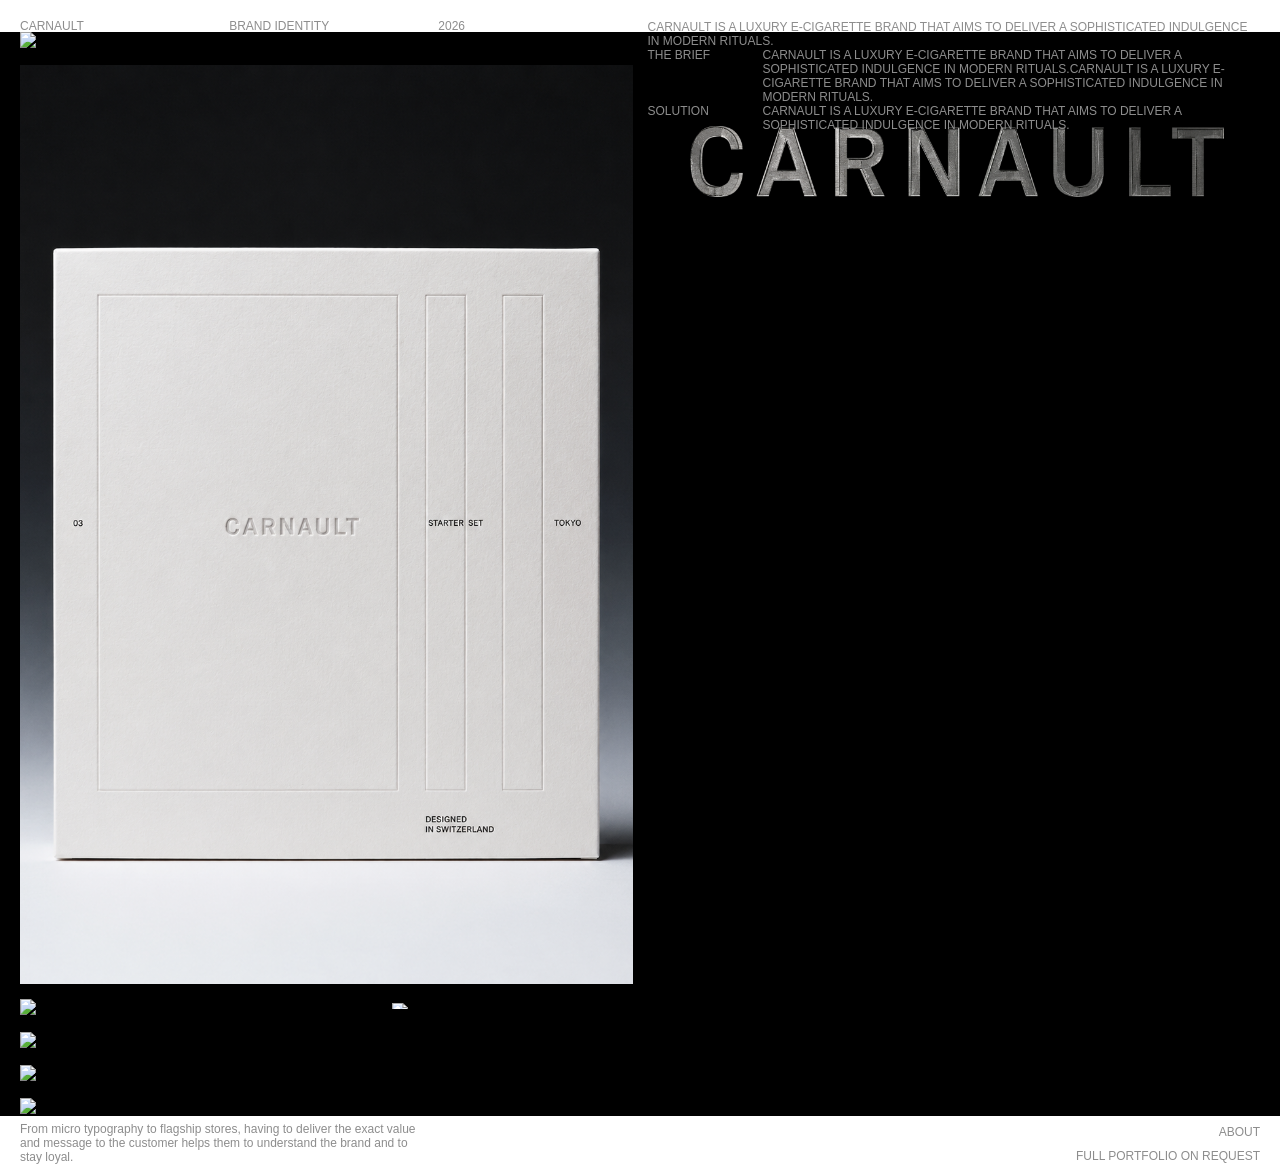
==== projects/aha/index.html @ 49365eb7 "Update site" ====
<!doctype html>
<html lang="en">
<head>
  <meta charset="UTF-8" />
  <meta name="viewport" content="width=device-width, initial-scale=1" />
  <title>Carnault — Brand Identity — 01 Studio</title>

  <link rel="stylesheet" href="/styles/site.css" />
  <link rel="stylesheet" href="/styles/project.css" />
</head>
<body>
  <main class="project" id="project"></main>

  <script src="/scripts/project.js"></script>
  <script>
    renderProject({
      name: "Carnault",
      category: "Brand Identity",
      year: "2026",

      info: {
    intro:
        "CARNAULT is a Luxury E-cigarette brand that aims to deliver a sophisticated indulgence in modern rituals.",

    sections: [
        {
            label: "The Brief",
            text: "CARNAULT is a Luxury E-cigarette brand that aims to deliver a sophisticated indulgence in modern rituals.CARNAULT is a Luxury E-cigarette brand that aims to deliver a sophisticated indulgence in modern rituals."
        },
        {
            label: "Solution",
            text: "CARNAULT is a Luxury E-cigarette brand that aims to deliver a sophisticated indulgence in modern rituals."
        }
    ]
},

      // Every block is just a grid span now (4 / 6 / 12) — no exact
      // px positions. Replace every src with the real assets.
      blocks: [
        { type: "video", span: 12, src: "/assets/carnault/carnault-3d-artwork.webp", alt: "Carnault — product hero" },

        // two span-6 blocks in a row = a side-by-side pair
        { type: "image", span: 6, src: "/assets/carnault/package.png", alt: "Carnault starter set poster" },
        { type: "image", span: 6, src: "/assets/carnault/logo.png", alt: "Carnault wordmark" },

        // room/monitor photo with the screen content composited on top —
        // left/top/width/height are now % of this block, not raw px
        {
          type: "composite",
          span: 12,
          base: { src: "/assets/carnault/place-holder.png", alt: "Carnault website mockup on a monitor" },
          overlay: {
            src: "/assets/carnault/place-holder.png",
            alt: "Carnault website detail",
            left: 30, top: 22, width: 43, height: 34
          }
        },

        { type: "image", span: 12, src: "/assets/carnault/door.png", alt: "Carnault business card mockup" },
        { type: "image", span: 12, src: "/assets/carnault/place-holder.png", alt: "Carnault NFC sign mockup" },
        { type: "image", span: 12, src: "/assets/carnault/place-holder.png", alt: "Carnault brand guidelines book, isometric mockup" }
      ],

      footerNote: "From micro typography to flagship stores, having to deliver the exact value and message to the customer helps them to understand the brand and to stay loyal.",
      footerLinks: [
        { label: "About", href: "/#about" },
        { label: "Full portfolio on request", href: "mailto:hello@01studio.com" }
      ]
    });
  </script>
</body>
</html>
---- styles/site.css ----
/* ============================================================
   site.css — shared across index.html (home) and every project page.
   Fonts, color tokens, the fixed "0/1" logo, and the global footer
   nav (About / Index) all live here so they only need to be
   defined once and stay identical everywhere.
   ============================================================ */

/* ---- fonts --------------------------------------------------
   These are the three families used across the Figma file:
   Ufficio Mono, PP Neue Montreal Mono, Basel Grotesk Trial.
   They're commercial/custom fonts — not on Google Fonts — so you
   need to drop the licensed .woff2 files in /assets/fonts and
   point these src paths at them. Until then the fallback stacks
   keep everything readable. */
@font-face {
  font-family: "Ufficio Mono";
  src: url("../assets/fonts/UfficioMono-Medium.woff2") format("woff2");
  font-weight: 500;
  font-display: swap;
}

@font-face {
  font-family: "PP Neue Montreal Mono";
  src: url("../assets/fonts/PPNeueMontrealMono-Medium.woff2") format("woff2");
  font-weight: 500;
  font-display: swap;
}

@font-face {
  font-family: "Basel Grotesk Trial";
  src: url("../assets/fonts/BaselGroteskTrial-Book.woff2") format("woff2");
  font-weight: 485;
  font-display: swap;
}

:root {
  --font-mono: "Ufficio Mono", "PP Neue Montreal Mono", "Courier New", monospace;
  --font-body: "Basel Grotesk Trial", Arial, sans-serif;

  --ink: #000000;
  --ink-muted: #8d8d8d;
  --paper: #ffffff;
  --module-bg: #f9f9f9;

  --duration: 520ms;
  --ease: cubic-bezier(0.76, 0, 0.24, 1);

  --logo-left: 713px;
  --logo-top: 505px;
}

* {
  box-sizing: border-box;
}

html {
  -webkit-font-smoothing: antialiased;
}

body {
  margin: 0;
  color: var(--ink);
  background: var(--paper);
  font-family: var(--font-body);
}

a {
  color: inherit;
}

/* ---- fixed logo -----------------------------------------------
   Identical position/behaviour on every page — stays pinned to
   the viewport (not the scrolling page), matching the home page. */
.site-logo {
  position: fixed;
  left: var(--logo-left);
  top: var(--logo-top);
  z-index: 50;
  width: 15px;
  margin: 0;
  font-family: var(--font-mono);
  font-size: 12px;
  line-height: 1;
  font-weight: 500;
  text-align: center;
  pointer-events: none;
  color: var(--ink);
  mix-blend-mode: difference;
  filter: invert(1);
}

/* ---- global footer nav -----------------------------------------
   The same About/Index pair (plus a one-line tagline) shown at the
   bottom of the home page and every project page. */
.site-footer {
  position: fixed;
  left: 0;
  right: 0;
  bottom: 0;
  z-index: 40;
  display: flex;
  align-items: flex-end;
  justify-content: space-between;
  gap: 24px;
  padding: 0 20px 10px;
  pointer-events: none;
}

.site-footer__tagline {
  max-width: 347px;
  margin: 0;
  font-family: var(--font-body);
  font-weight: 485;
  font-size: 12px;
  line-height: 14px;
  color: var(--ink-muted);
  pointer-events: auto;
}

.site-footer__nav {
  display: flex;
  gap: 353px; /* matches the About(492) / Index(845) spacing from the spec */
  list-style: none;
  margin: 0;
  padding: 0;
}

.site-footer__nav a {
  font-family: var(--font-mono);
  font-weight: 500;
  font-size: 12px;
  line-height: 14px;
  text-transform: uppercase;
  text-decoration: none;
  pointer-events: auto;
}

.site-footer__nav a:hover {
  text-decoration: underline;
}

@media (max-width: 900px) {
  .site-footer {
    flex-direction: column;
    align-items: flex-start;
    gap: 10px;
  }
  .site-footer__nav {
    gap: 32px;
  }
}
---- styles/project.css ----
/* ============================================================
   project.css — real 12-column grid (margin 20, gap 15), a fixed
   header pinned to the top of the viewport, and a fixed centered
   "0/1" logo. No exact pixel positions anywhere — every image is
   just a grid-column span of 4, 6, or 12.
   ============================================================ */

:root {
  --grid-margin: 20px;
  --grid-gap: 15px;
}

.project {
  position: relative;
  min-height: 100vh;
  background: #fff;
}

/* ---- shared 12-column grid ---------------------------------------- */
.grid-12 {
  display: grid;
  grid-template-columns: repeat(12, 1fr);
  gap: var(--grid-gap);
  width: 100%;
  padding: 0 var(--grid-margin);
}

/* ---- fixed header: project name / category / brief+solution -------
   Pinned to the top of the viewport (not the scrolling page), and
   internally aligned to the same 12-column grid as the gallery. */
.project__header {
  position: fixed;
  top: 0;
  left: 0;
  right: 0;
  z-index: 30;
  /* background: #fff; */
  padding: 20px var(--grid-margin) 18px;
}

.project__header-grid {
  display: grid;
  grid-template-columns: repeat(12, 1fr);
  gap: var(--grid-gap);
  align-items: start;
}

.project__name {
  grid-column: span 2;
}

.project__category {
  grid-column: span 2;
}

.project_year {
    grid-column: span 2;
}

.project__info {
  grid-column: span 6;
  display: grid;
  grid-template-columns: 100px minmax(0, 1fr);
  column-gap: var(--grid-gap);
  row-gap: 0px;
  margin: 0;
}

.project__info-intro {
  grid-column: 1 / -1;
  margin: 0;
}

.project__info-label,
.project__info-text,
.project__info-intro {
  font-family: var(--font-main);
  font-weight: 500;
  font-size: 12px;
  line-height: 14px;
  text-transform: uppercase;
  color: var(--ink-muted);
}

.project__info-label,
.project__info-text {
  margin: 0;
}

.project__info-label {
  white-space: nowrap;
}

.project__info-text,
.project__info-intro {
  min-width: 0;
  white-space: normal;
  overflow-wrap: break-word;
}

.project__name,
.project__category,
.project_year {
  margin: 0;
  font-family: var(--font-body);
  font-weight: 500;
  font-size: 12px;
  line-height: 13px;
  text-transform: uppercase;
  color: var(--ink-muted);
  white-space: nowrap;
}

/* ---- fixed logo, dead center of the viewport -----------------------
   Acts as the home/logo button. Hover -> open a menu to jump between
   categories. Position and appearance never change — it always stays
   put, always black, regardless of whether the menu is open. */
.site-logo-fixed {
  position: fixed;
  top: 50%;
  left: 50%;
  transform: translate(-50%, -50%);
  z-index: 50; /* above the menu overlay so it stays hoverable/clickable */
  text-align: center;
  font-family: var(--font-body);
  font-size: 12px;
  line-height: 1.15;
  color: #000;
  border: none;
  outline: none;
  box-shadow: none;
  appearance: none;
  -webkit-appearance: none;
  background: transparent;
  cursor: pointer;
}

/* ---- full-screen mega-menu, opened by hovering the logo -------------
   80% opaque white (20% see-through), content anchored so its TOP
   sits at the vertical middle of the screen — same height as the
   fixed logo — and grows downward from there. Each label gets its
   own tight black box, touching its neighbours with zero gap. */
.site-menu {
  position: fixed;
  inset: 0;
  z-index: 35;
  background: rgba(255, 255, 255, 0.8);
  overflow-x: hidden;
  overflow-y: auto;
  opacity: 0;
  pointer-events: none;
  transition: opacity 260ms ease;
}

.site-menu.is-open {
  opacity: 1;
  pointer-events: auto;
}

.site-menu__grid {
  position: absolute;
  top: 50%;
  left: var(--grid-margin);
  right: var(--grid-margin);
  height: 0; /* categories are absolutely positioned within this line */
}

/* The track holds THREE consecutive copies of the same 6 categories,
   in the same fixed order, laid out left to right with static px
   positions that never change. Sliding is done entirely by
   translateX-ing the whole track — that's what makes the motion a
   real leftward (or rightward) slide instead of a category
   teleporting from column 1 to column 12. The duplicate copies are
   what make the "next" category already sitting just off-screen,
   ready to slide in, instead of popping in from nowhere. */
.site-menu__track {
  position: absolute;
  top: 0;
  left: 0;
  transition: transform 500ms var(--ease, ease);
  will-change: transform;
}

/* Each category is its OWN independent grid internally (header +
   items + nested groups) — this is what stops an unrelated
   category's tall wrapped title from forcing empty vertical space
   into every other column. CSS Grid row tracks are shared across
   an entire grid, so without this isolation, one long title
   anywhere makes that row tall everywhere. */
.site-menu__category {
  position: absolute;
  top: 0;
  display: grid;
  gap: 0;
  align-items: start;
  align-content: start;
}

/* top-level category label (About, Brand Identity, Graphic, ...) —
   always fills its column, so it keeps touching the next column
   with zero gap */
.site-menu__category-title {
  box-sizing: border-box;
  display: block;
  justify-self: stretch;
  width: 100%;
  margin: 0;
  padding: 0;
  border: none;
  background: #000;
  color: #fff;
  font-family: var(--font-body);
  font-weight: 500;
  font-size: 12px;
  line-height: 12px;
  text-transform: uppercase;
  text-decoration: none;
  text-align: left;
  white-space: normal;
  cursor: pointer;
}

/* project items and group labels — sized to their own text, not
   stretched to fill the column. Still capped so a very long title
   can grow up to 2 columns wide rather than wrapping immediately. */
.site-menu__item,
.site-menu__group-title {
  box-sizing: border-box;
  display: block;
  justify-self: start;
  width: fit-content;
  max-width: 100%;
  margin: 0;
  padding: 0;
  border: none;
  background: #000;
  color: #fff;
  font-family: var(--font-body);
  font-weight: 500;
  font-size: 12px;
  line-height: 12px;
  text-transform: uppercase;
  text-decoration: none;
  text-align: left;
  white-space: normal;
  cursor: pointer;
}

/* group items start collapsed; opened by clicking their "> label",
   and land directly under it (see project.js relayoutCategory) */
.site-menu__item--nested {
  display: none;
}

.site-menu__item--nested.is-open {
  display: block;
}

.site-menu__category-title:hover,
.site-menu__item:hover,
.site-menu__group-title:hover {
  background: #fff;
  color: #000;
  outline: none;
}

.site-menu__group-title[aria-expanded="true"] {
  background: #fff;
  color: #000;
  outline: none;
}

@media (max-width: 900px) {
  .site-menu__grid {
    position: static;
    padding: 20px var(--grid-margin);
  }
  .site-menu__track {
    position: static;
    transform: none !important;
    transition: none;
  }
  .site-menu__category {
    position: static !important;
    width: 100% !important;
    margin-bottom: 20px;
  }
  .site-menu__category:nth-child(n + 7) {
    display: none;
  }
}


/* ---- gallery: plain 12-col grid, each block spans 4 / 6 / 12 -------
   Padding-top clears the fixed header; adjust --header-h if the
   header's real height differs (JS sets this from the live header
   element, so it stays correct even if content wraps). */
.project__gallery {
  margin-top: 32px;
  background:#000;
  /* padding: 20px */
}

.g-block {
  position: relative;
  overflow: hidden;
}

.g-block img {
  display: block;
  width: 100%;
  height: 100%;
  object-fit: cover;
}

.g-span-4  { grid-column: span 4; }
.g-span-6  { grid-column: span 6; }
.g-span-12 { grid-column: span 12; }

/* composite: a base image with a second image layered on top at a
   given relative offset (still just one grid cell/span) */
.g-block--composite .g-overlay {
  position: absolute;
  object-fit: cover;
}

.project__cta {
  position: relative;
  z-index: 2;
  grid-column: span 12;
  display: flex;
  justify-content: space-between;
  align-items: flex-end;
  gap: 12px;
  background: #fff;
  padding: 6px var(--grid-margin);
}

.project__cta-note {
  max-width: 400px;
  margin: 0;
  font-family: var(--font-body);
  font-weight: 485;
  font-size: 12px;
  line-height: 14px;
  color: var(--ink-muted);
}

.project__cta-links {
  display: flex;
  flex-direction: column;
  align-items: flex-end;
  gap: 6px;
  list-style: none;
  margin: 0;
  padding: 0;
}

.project__cta-links a {
  font-family: var(--font-body);
  font-weight: 500;
  font-size: 12px;
  line-height: 15px;
  text-transform: uppercase;
  text-decoration: none;
  color: var(--ink-muted);
}

.project__cta-links a:hover {
  color: var(--ink);
  text-decoration: underline;
}

/* simple reveal-on-scroll */
.g-block {
  opacity: 0;
  transform: translateY(16px);
  transition: opacity 600ms var(--ease), transform 600ms var(--ease);
}

.g-block.is-visible {
  opacity: 1;
  transform: none;
}

@media (prefers-reduced-motion: reduce) {
  .g-block {
    transition: none;
    opacity: 1;
    transform: none;
  }
}

@media (max-width: 900px) {
  .project__name,
  .project__category {
    grid-column: span 4;
  }
  .project__info {
    grid-column: span 12;
    grid-template-columns: 1fr;
  }
  .g-span-4,
  .g-span-6 {
    grid-column: span 12;
  }
  .project__cta {
    flex-direction: column;
    align-items: flex-start;
  }
  .project__cta-links {
    align-items: flex-start;
  }
}
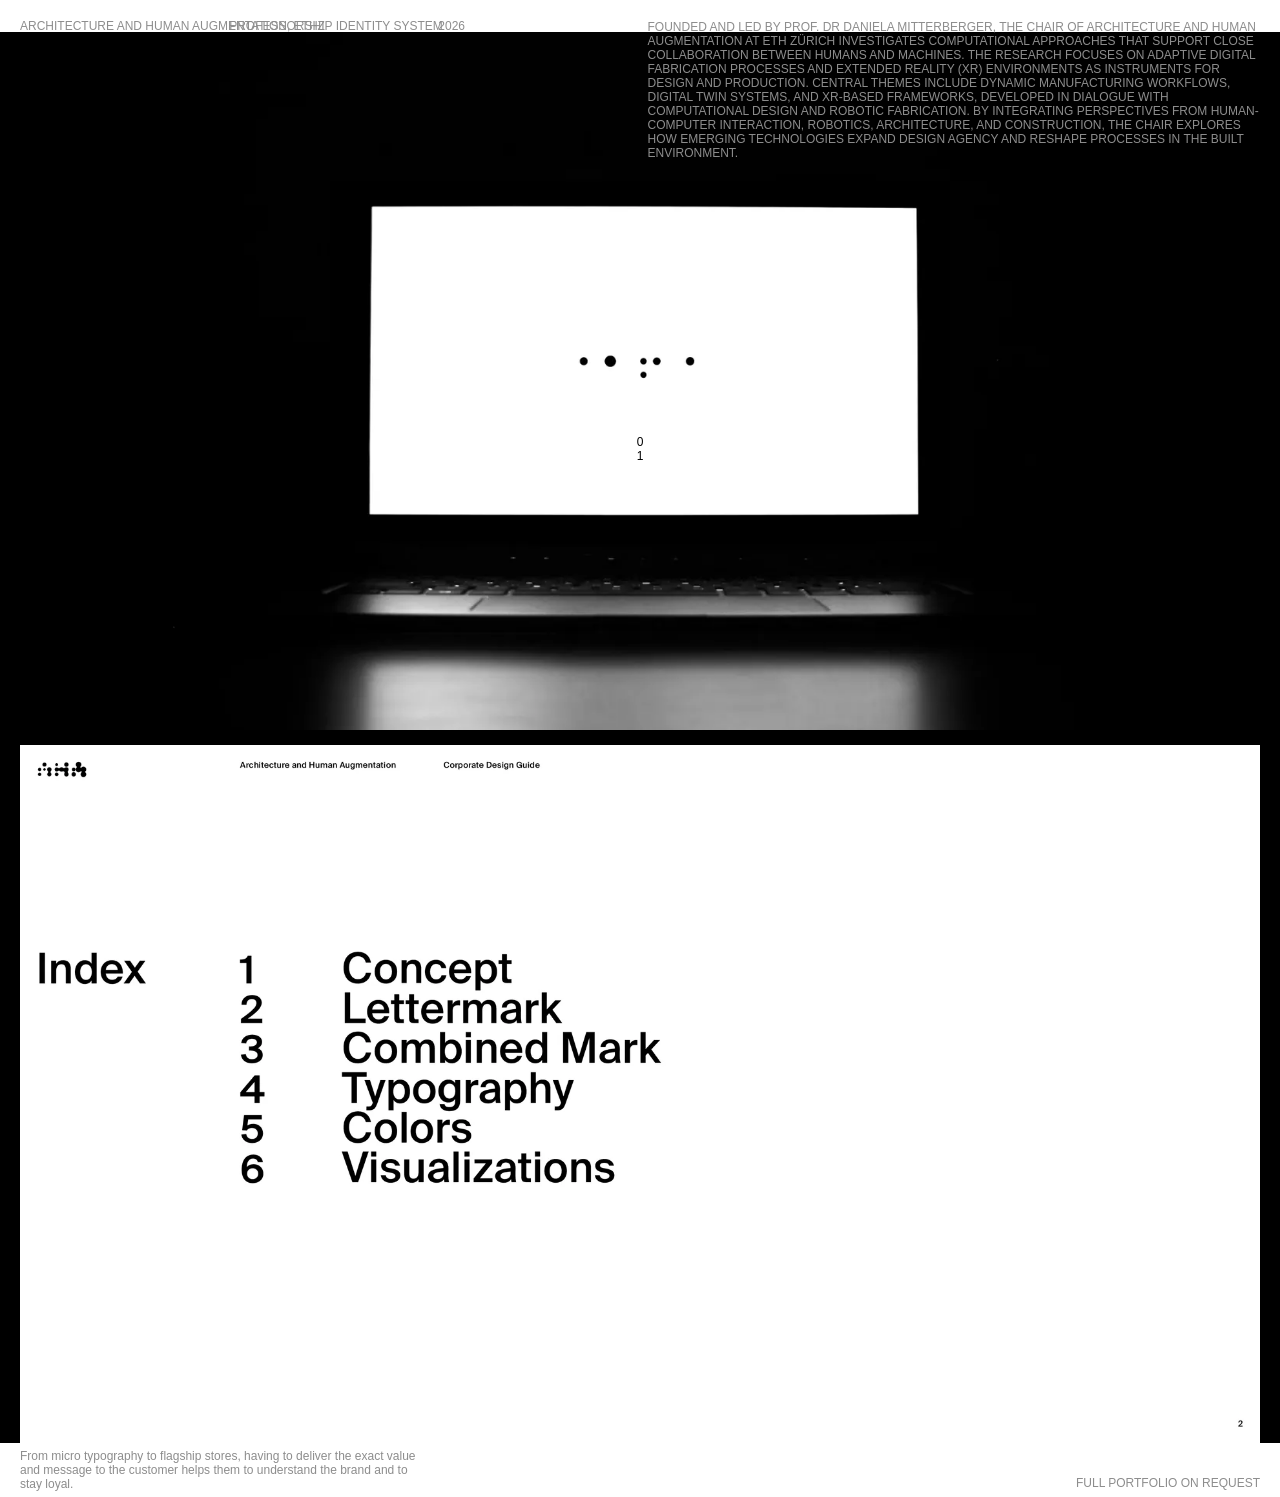
==== commit 898528b5: "Update site" ====
--- a/projects/aha/index.html
+++ b/projects/aha/index.html
@@ -3,7 +3,7 @@
 <head>
   <meta charset="UTF-8" />
   <meta name="viewport" content="width=device-width, initial-scale=1" />
-  <title>Carnault — Brand Identity — 01 Studio</title>
+  <title>Architecture and Human Augmentation, ETHZ</title>
 
   <link rel="stylesheet" href="/styles/site.css" />
   <link rel="stylesheet" href="/styles/project.css" />
@@ -14,56 +14,36 @@
   <script src="/scripts/project.js"></script>
   <script>
     renderProject({
-      name: "Carnault",
-      category: "Brand Identity",
+      name: "Architecture and Human Augmentation, ETHZ",
+      category: "Professorship Identity System",
       year: "2026",
 
       info: {
     intro:
-        "CARNAULT is a Luxury E-cigarette brand that aims to deliver a sophisticated indulgence in modern rituals.",
+        "Founded and led by Prof. Dr Daniela Mitterberger, the Chair of Architecture and Human Augmentation at ETH Zürich investigates computational approaches that support close collaboration between humans and machines. The research focuses on adaptive digital fabrication processes and extended reality (XR) environments as instruments for design and production. Central themes include dynamic manufacturing workflows, digital twin systems, and XR-based frameworks, developed in dialogue with computational design and robotic fabrication. By integrating perspectives from human-computer interaction, robotics, architecture, and construction, the chair explores how emerging technologies expand design agency and reshape processes in the built environment.",
 
-    sections: [
-        {
-            label: "The Brief",
-            text: "CARNAULT is a Luxury E-cigarette brand that aims to deliver a sophisticated indulgence in modern rituals.CARNAULT is a Luxury E-cigarette brand that aims to deliver a sophisticated indulgence in modern rituals."
-        },
-        {
-            label: "Solution",
-            text: "CARNAULT is a Luxury E-cigarette brand that aims to deliver a sophisticated indulgence in modern rituals."
-        }
-    ]
+    // sections: [
+    //     {
+    //         label: "The Brief",
+    //         text: "CARNAULT is a Luxury E-cigarette brand that aims to deliver a sophisticated indulgence in modern rituals.CARNAULT is a Luxury E-cigarette brand that aims to deliver a sophisticated indulgence in modern rituals."
+    //     },
+    //     {
+    //         label: "Solution",
+    //         text: "CARNAULT is a Luxury E-cigarette brand that aims to deliver a sophisticated indulgence in modern rituals."
+    //     }
+    // ]
 },
 
       // Every block is just a grid span now (4 / 6 / 12) — no exact
       // px positions. Replace every src with the real assets.
       blocks: [
-        { type: "video", span: 12, src: "/assets/carnault/carnault-3d-artwork.webp", alt: "Carnault — product hero" },
-
-        // two span-6 blocks in a row = a side-by-side pair
-        { type: "image", span: 6, src: "/assets/carnault/package.png", alt: "Carnault starter set poster" },
-        { type: "image", span: 6, src: "/assets/carnault/logo.png", alt: "Carnault wordmark" },
-
-        // room/monitor photo with the screen content composited on top —
-        // left/top/width/height are now % of this block, not raw px
-        {
-          type: "composite",
-          span: 12,
-          base: { src: "/assets/carnault/place-holder.png", alt: "Carnault website mockup on a monitor" },
-          overlay: {
-            src: "/assets/carnault/place-holder.png",
-            alt: "Carnault website detail",
-            left: 30, top: 22, width: 43, height: 34
-          }
-        },
-
-        { type: "image", span: 12, src: "/assets/carnault/door.png", alt: "Carnault business card mockup" },
-        { type: "image", span: 12, src: "/assets/carnault/place-holder.png", alt: "Carnault NFC sign mockup" },
-        { type: "image", span: 12, src: "/assets/carnault/place-holder.png", alt: "Carnault brand guidelines book, isometric mockup" }
+        { type: "image", span: 12, src: "/assets/aha/aha.webp", alt: "Aha motion logo" },
+        { type: "image", span: 12, src: "/assets/aha/pages.webp", alt: "Aha brand guidelines" },
       ],
 
       footerNote: "From micro typography to flagship stores, having to deliver the exact value and message to the customer helps them to understand the brand and to stay loyal.",
       footerLinks: [
-        { label: "About", href: "/#about" },
+        // { label: "About", href: "/#about" },
         { label: "Full portfolio on request", href: "mailto:hello@01studio.com" }
       ]
     });
--- a/styles/project.css
+++ b/styles/project.css
@@ -270,6 +270,23 @@
   outline: none;
 }
 
+/* no real page yet (menuLink() left off href) — grey text, no box,
+   no hover invert, not actually clickable */
+.site-menu__category-title.is-unready,
+.site-menu__item.is-unready,
+.site-menu__group-title.is-unready {
+  background: transparent;
+  color: var(--ink-muted, #8d8d8d);
+  cursor: default;
+}
+
+.site-menu__category-title.is-unready:hover,
+.site-menu__item.is-unready:hover,
+.site-menu__group-title.is-unready:hover {
+  background: transparent;
+  color: var(--ink-muted, #8d8d8d);
+}
+
 @media (max-width: 900px) {
   .site-menu__grid {
     position: static;
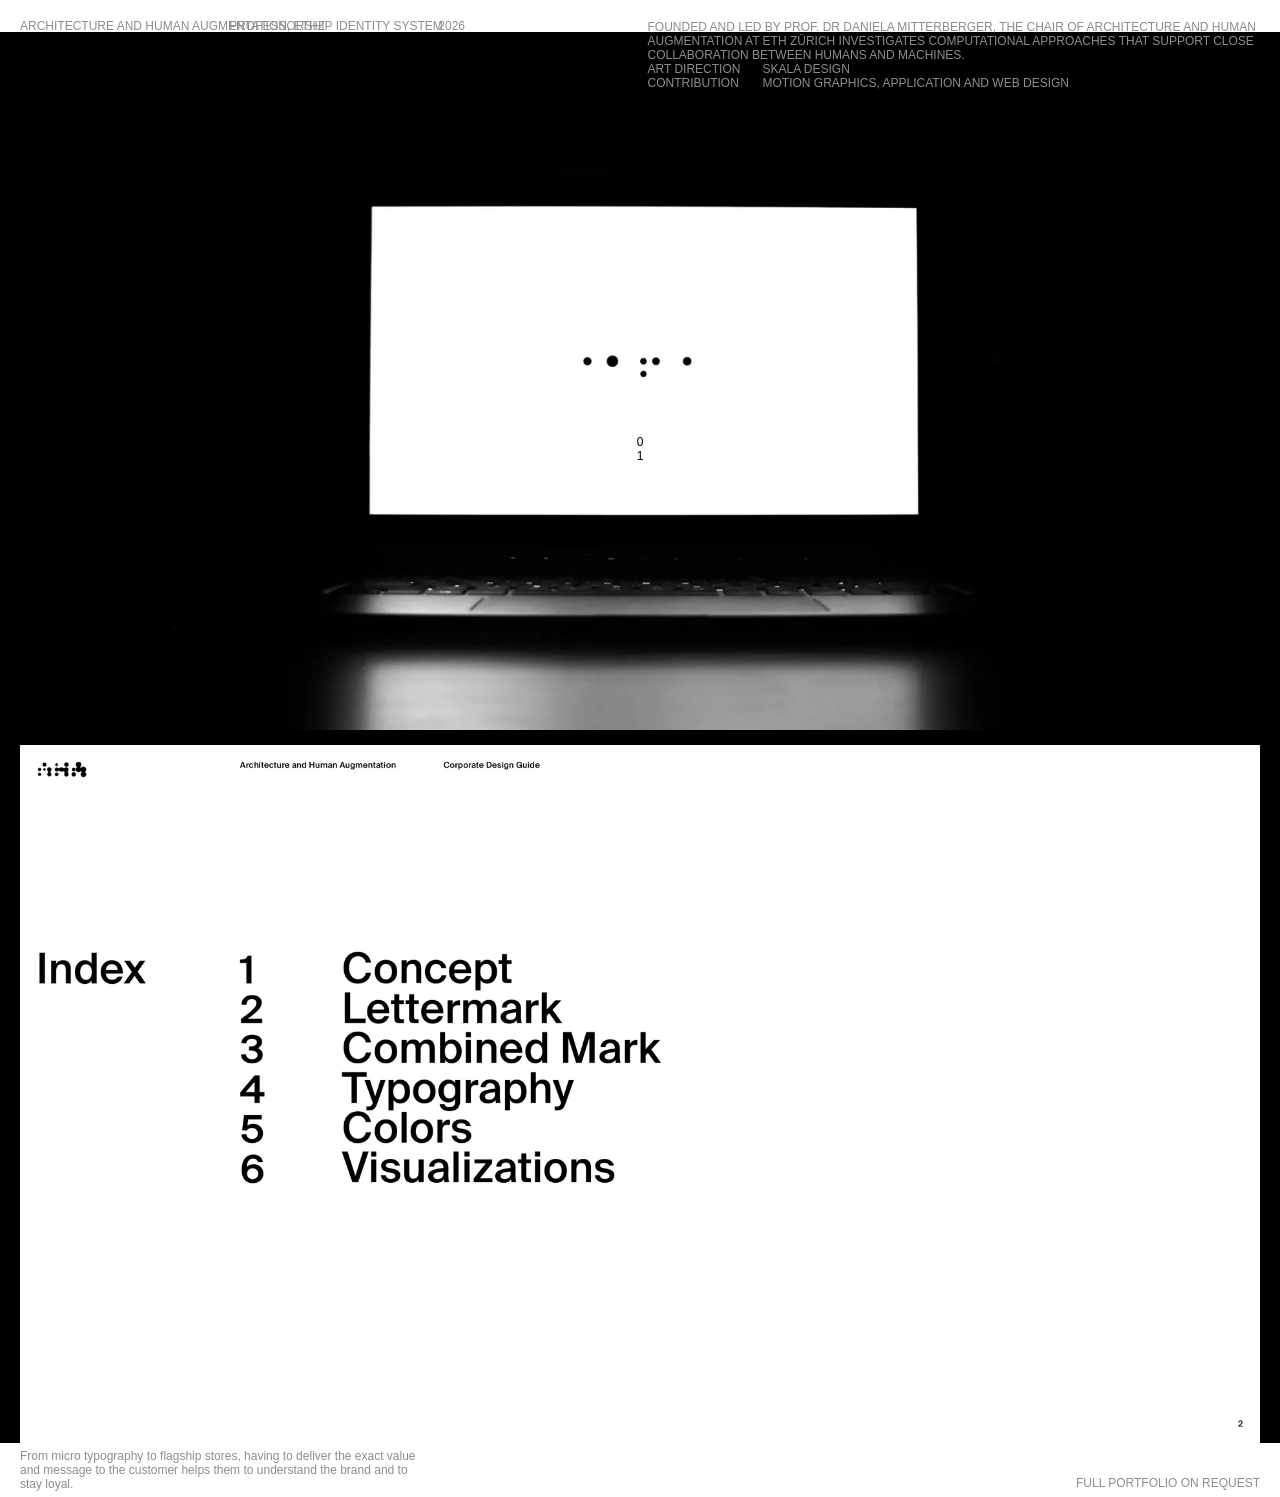
==== commit ff7dfe5a: "Update site" ====
--- a/projects/aha/index.html
+++ b/projects/aha/index.html
@@ -20,18 +20,18 @@
 
       info: {
     intro:
-        "Founded and led by Prof. Dr Daniela Mitterberger, the Chair of Architecture and Human Augmentation at ETH Zürich investigates computational approaches that support close collaboration between humans and machines. The research focuses on adaptive digital fabrication processes and extended reality (XR) environments as instruments for design and production. Central themes include dynamic manufacturing workflows, digital twin systems, and XR-based frameworks, developed in dialogue with computational design and robotic fabrication. By integrating perspectives from human-computer interaction, robotics, architecture, and construction, the chair explores how emerging technologies expand design agency and reshape processes in the built environment.",
+        "Founded and led by Prof. Dr Daniela Mitterberger, the Chair of Architecture and Human Augmentation at ETH Zürich investigates computational approaches that support close collaboration between humans and machines.",
 
-    // sections: [
-    //     {
-    //         label: "The Brief",
-    //         text: "CARNAULT is a Luxury E-cigarette brand that aims to deliver a sophisticated indulgence in modern rituals.CARNAULT is a Luxury E-cigarette brand that aims to deliver a sophisticated indulgence in modern rituals."
-    //     },
-    //     {
-    //         label: "Solution",
-    //         text: "CARNAULT is a Luxury E-cigarette brand that aims to deliver a sophisticated indulgence in modern rituals."
-    //     }
-    // ]
+    sections: [
+        {
+            label: "Art direction",
+            text: "Skala Design"
+        },
+        {
+            label: "Contribution",
+            text: "Motion Graphics, Application and Web Design"
+        }
+    ]
 },
 
       // Every block is just a grid span now (4 / 6 / 12) — no exact
